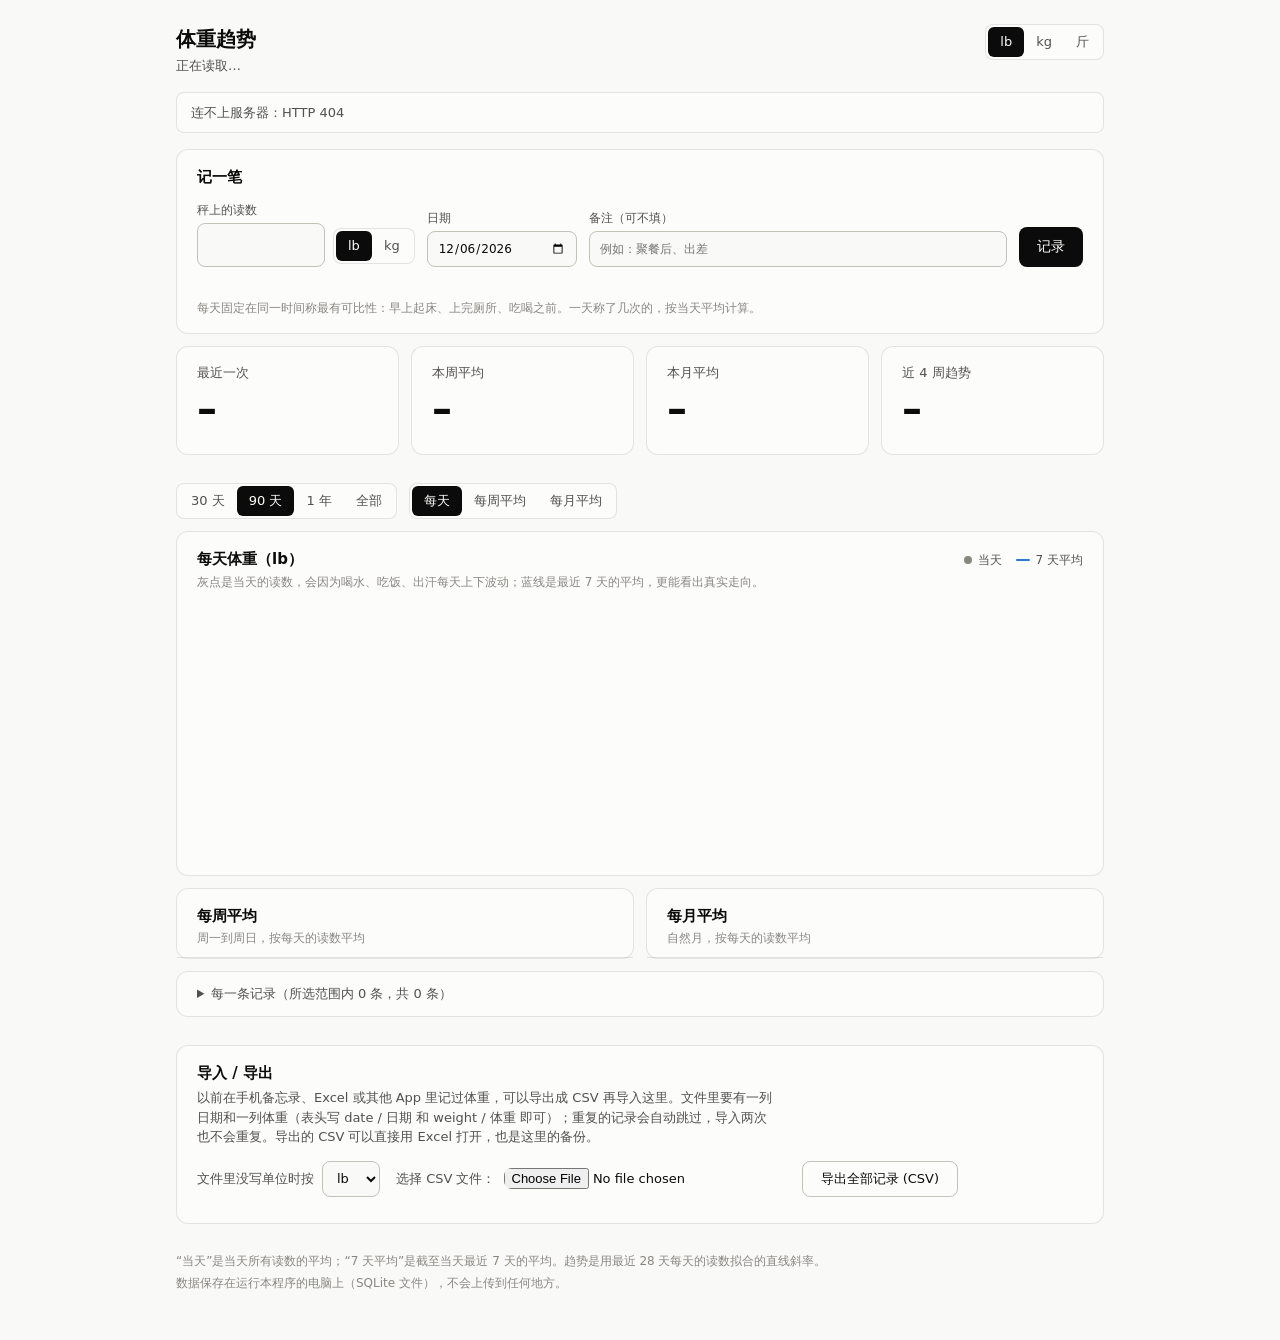
==== weight_tracker/static/index.html @ e9a4cdea "Add weight dashboard for the Greater Goods bathroom scale The scale (B077H86415) has only an LCD and" ====
<!doctype html>
<html lang="zh-CN">
<head>
<meta charset="utf-8">
<meta name="viewport" content="width=device-width, initial-scale=1">
<title>体重趋势</title>
<style>
  :root {
    color-scheme: light;
    --page: #f9f9f7;
    --surface: #fcfcfb;
    --text-primary: #0b0b0b;
    --text-secondary: #52514e;
    --text-muted: #898781;
    --grid: #e1e0d9;
    --axis: #c3c2b7;
    --border: rgba(11, 11, 11, 0.10);
    --hover: rgba(11, 11, 11, 0.05);
    --accent: #2a78d6;
    --trend: #2a78d6;
    --daily: #898781;
    --good: #0ca30c;
    --critical: #d03b3b;
  }
  @media (prefers-color-scheme: dark) {
    :root:not([data-theme="light"]) {
      color-scheme: dark;
      --page: #0d0d0d;
      --surface: #1a1a19;
      --text-primary: #f0efec;
      --text-secondary: #c3c2b7;
      --text-muted: #898781;
      --grid: #2c2c2a;
      --axis: #383835;
      --border: rgba(255, 255, 255, 0.10);
      --hover: rgba(255, 255, 255, 0.06);
      --accent: #3987e5;
      --trend: #3987e5;
      --daily: #898781;
    }
  }
  :root[data-theme="dark"] {
    color-scheme: dark;
    --page: #0d0d0d;
    --surface: #1a1a19;
    --text-primary: #f0efec;
    --text-secondary: #c3c2b7;
    --text-muted: #898781;
    --grid: #2c2c2a;
    --axis: #383835;
    --border: rgba(255, 255, 255, 0.10);
    --hover: rgba(255, 255, 255, 0.06);
    --accent: #3987e5;
    --trend: #3987e5;
    --daily: #898781;
  }

  * { box-sizing: border-box; }
  body {
    margin: 0;
    background: var(--page);
    color: var(--text-primary);
    font: 14px/1.5 system-ui, -apple-system, "Segoe UI", "PingFang SC", "Microsoft YaHei", sans-serif;
  }
  main { max-width: 960px; margin: 0 auto; padding: 24px 16px 48px; }
  h1 { font-size: 20px; font-weight: 600; margin: 0; }
  h2 { font-size: 15px; font-weight: 600; margin: 0; }
  p { margin: 0; }
  .secondary { color: var(--text-secondary); }
  .muted { color: var(--text-muted); }
  .num { font-variant-numeric: tabular-nums; }
  .nowrap { white-space: nowrap; }

  .top { display: flex; flex-wrap: wrap; align-items: flex-start; justify-content: space-between; gap: 12px; }
  .meta { font-size: 13px; color: var(--text-secondary); margin-top: 2px; }

  .segmented { display: inline-flex; border: 1px solid var(--border); border-radius: 8px; padding: 2px; background: var(--surface); }
  .segmented button {
    font: inherit; font-size: 13px; color: var(--text-secondary); background: none;
    border: 0; border-radius: 6px; padding: 4px 12px; cursor: pointer; min-height: 30px;
  }
  .segmented button:hover { background: var(--hover); }
  .segmented button[aria-pressed="true"] { background: var(--text-primary); color: var(--surface); }

  .banner {
    margin-top: 16px; padding: 10px 14px; border-radius: 8px; font-size: 13px;
    border: 1px solid var(--border); background: var(--surface); color: var(--text-secondary);
  }
  .banner[hidden] { display: none; }

  .card { background: var(--surface); border: 1px solid var(--border); border-radius: 12px; padding: 16px 20px; }
  .hint { font-size: 12px; color: var(--text-muted); margin-top: 2px; }

  input, select {
    font: inherit; padding: 6px 10px; border-radius: 8px; min-height: 36px;
    border: 1px solid var(--axis); background: var(--page); color: var(--text-primary);
  }
  button.primary, a.button {
    font: inherit; font-weight: 500; padding: 6px 18px; border-radius: 8px; border: 0; min-height: 36px;
    background: var(--text-primary); color: var(--surface); cursor: pointer;
    display: inline-flex; align-items: center; text-decoration: none;
  }
  a.button.secondary-button { background: none; color: var(--text-primary); border: 1px solid var(--axis); }
  button.link { font: inherit; font-size: 12px; background: none; border: 0; color: var(--text-muted); cursor: pointer; padding: 2px 6px; }
  button.link:hover { color: var(--critical); }

  /* ---------- entry ---------- */
  .entry { margin-top: 16px; }
  form.entry-form { display: flex; flex-wrap: wrap; align-items: flex-end; gap: 12px; margin-top: 12px; }
  form.entry-form label { display: grid; gap: 4px; font-size: 12px; color: var(--text-secondary); }
  .weight-row { display: flex; align-items: flex-end; gap: 8px; }
  .weight-row input { width: 128px; font-size: 22px; font-weight: 600; min-height: 44px; padding: 4px 12px; }
  .weight-row .segmented { margin-bottom: 3px; }
  form.entry-form input[type="date"] { width: 150px; }
  .note-field { flex: 1 1 160px; }
  .note-field input { width: 100%; }
  form.entry-form button.primary { min-height: 40px; }
  .form-status { font-size: 13px; min-height: 20px; margin-top: 10px; color: var(--text-secondary); }

  /* ---------- tiles ---------- */
  .tiles { display: grid; grid-template-columns: repeat(4, minmax(0, 1fr)); gap: 12px; margin-top: 12px; }
  .tile .label { font-size: 13px; color: var(--text-secondary); }
  .tile .value { font-size: clamp(28px, 5vw, 40px); font-weight: 600; line-height: 1.15; margin: 4px 0 6px; }
  .tile .value .unit { font-size: 0.42em; font-weight: 500; color: var(--text-secondary); margin-left: 3px; }
  .tile .sub { font-size: 12px; color: var(--text-secondary); }
  .tile .sub2 { font-size: 12px; color: var(--text-muted); }

  /* ---------- chart ---------- */
  .filters { display: flex; align-items: center; gap: 12px; margin: 28px 0 12px; flex-wrap: wrap; }
  .chart-card header { display: flex; flex-wrap: wrap; justify-content: space-between; align-items: baseline; gap: 4px 16px; }
  .legend { display: flex; gap: 14px; font-size: 12px; color: var(--text-secondary); }
  .legend[hidden] { display: none; }
  .legend span { display: inline-flex; align-items: center; gap: 6px; }
  .legend .dot { width: 8px; height: 8px; border-radius: 50%; background: var(--daily); }
  .legend .line { width: 14px; height: 2px; border-radius: 1px; background: var(--trend); }
  .chart { position: relative; height: 260px; margin-top: 8px; }
  .chart svg { display: block; overflow: visible; }
  .chart svg:focus { outline: none; }
  .chart svg:focus-visible { outline: 2px solid var(--accent); outline-offset: 4px; border-radius: 4px; }
  .chart .empty { position: absolute; inset: 0; display: grid; place-items: center; color: var(--text-muted); font-size: 13px; text-align: center; }
  .tooltip {
    position: absolute; top: 4px; pointer-events: none; z-index: 2;
    background: var(--surface); border: 1px solid var(--border); border-radius: 8px;
    box-shadow: 0 4px 16px rgba(0, 0, 0, 0.08); padding: 8px 10px; font-size: 12px; white-space: nowrap;
  }
  .tooltip .when { color: var(--text-muted); margin-bottom: 4px; }
  .tooltip .row { display: flex; align-items: center; gap: 8px; }
  .tooltip .key { width: 12px; height: 2px; border-radius: 1px; flex: none; }
  .tooltip .key.dot { width: 8px; height: 8px; border-radius: 50%; margin: 0 2px; }
  .tooltip strong { font-weight: 600; font-variant-numeric: tabular-nums; }
  .tooltip .extra { color: var(--text-muted); margin-top: 2px; }

  /* ---------- tables ---------- */
  .tables { display: grid; grid-template-columns: repeat(2, minmax(0, 1fr)); gap: 12px; margin-top: 12px; }
  .table-card { padding: 16px 0 0; display: flex; flex-direction: column; }
  .table-card > h2, .table-card > .hint { padding: 0 20px; }
  .table-wrap { max-height: 360px; overflow: auto; margin-top: 10px; border-top: 1px solid var(--border); }
  table { width: 100%; border-collapse: collapse; font-size: 13px; font-variant-numeric: tabular-nums; }
  th, td { text-align: left; padding: 6px 14px 6px 0; border-bottom: 1px solid var(--grid); white-space: nowrap; }
  th:first-child, td:first-child { padding-left: 20px; }
  th:last-child, td:last-child { padding-right: 20px; }
  th { font-weight: 500; color: var(--text-secondary); position: sticky; top: 0; background: var(--surface); }
  td.r, th.r { text-align: right; }
  td.note { white-space: normal; color: var(--text-secondary); min-width: 6em; }
  .table-empty { padding: 14px 20px; color: var(--text-muted); font-size: 13px; }

  details.card { margin-top: 12px; padding: 0; }
  details summary { cursor: pointer; padding: 12px 20px; font-size: 13px; color: var(--text-secondary); }
  details .table-wrap { margin-top: 0; }

  /* ---------- import / export ---------- */
  .io { margin-top: 28px; }
  .io .intro { font-size: 13px; color: var(--text-secondary); margin-top: 4px; max-width: 70ch; }
  .io-row { display: flex; flex-wrap: wrap; align-items: center; gap: 10px 16px; margin-top: 14px; font-size: 13px; color: var(--text-secondary); }
  .io-row label { display: inline-flex; flex-wrap: wrap; align-items: center; gap: 8px; max-width: 100%; }
  .io-row input[type="file"] { min-width: 0; max-width: 100%; border: 0; padding: 0; min-height: 0; background: none; }
  .io-status { font-size: 13px; margin-top: 10px; color: var(--text-secondary); }
  .io-status ul { margin: 6px 0 0; padding-left: 20px; color: var(--text-muted); }

  footer { margin-top: 28px; font-size: 12px; color: var(--text-muted); display: grid; gap: 4px; }

  @media (max-width: 760px) {
    .tiles { grid-template-columns: repeat(2, minmax(0, 1fr)); }
    .tables { grid-template-columns: minmax(0, 1fr); }
  }
  @media (max-width: 520px) {
    .card { padding: 14px 16px; }
    .table-card { padding: 14px 0 0; }
    .table-card > h2, .table-card > .hint { padding: 0 16px; }
    th, td { padding-right: 8px; }
    th:first-child, td:first-child { padding-left: 16px; }
    th:last-child, td:last-child { padding-right: 16px; }
    details summary { padding: 12px 16px; }
    form.entry-form button.primary { flex: 1 0 100%; justify-content: center; }
  }
</style>
</head>
<body>
<main>
  <div class="top">
    <div>
      <h1>体重趋势</h1>
      <div class="meta" id="meta">正在读取…</div>
    </div>
    <div class="segmented" role="group" aria-label="显示单位">
      <button type="button" data-unit="lb">lb</button>
      <button type="button" data-unit="kg">kg</button>
      <button type="button" data-unit="jin">斤</button>
    </div>
  </div>

  <div class="banner" id="banner" role="status" hidden></div>

  <section class="card entry" aria-labelledby="entry-title">
    <h2 id="entry-title">记一笔</h2>
    <form class="entry-form" id="entry-form" autocomplete="off">
      <div class="weight-row">
        <label><span>秤上的读数</span>
          <input name="weight" type="number" step="0.1" min="1" inputmode="decimal" required aria-describedby="entry-hint">
        </label>
        <div class="segmented" role="group" aria-label="秤上显示的单位">
          <button type="button" data-entry-unit="lb">lb</button>
          <button type="button" data-entry-unit="kg">kg</button>
        </div>
      </div>
      <label><span>日期</span><input name="date" type="date" required></label>
      <label class="note-field"><span>备注（可不填）</span><input name="note" type="text" maxlength="200" placeholder="例如：聚餐后、出差"></label>
      <button class="primary" type="submit">记录</button>
    </form>
    <div class="form-status" id="form-status" aria-live="polite"></div>
    <div class="hint" id="entry-hint">每天固定在同一时间称最有可比性：早上起床、上完厕所、吃喝之前。一天称了几次的，按当天平均计算。</div>
  </section>

  <section class="tiles" aria-label="概况">
    <div class="card tile" id="tile-latest">
      <div class="label">最近一次</div>
      <div class="value"><span class="v">–</span><span class="unit"></span></div>
      <div class="sub"></div><div class="sub2"></div>
    </div>
    <div class="card tile" id="tile-week">
      <div class="label">本周平均</div>
      <div class="value"><span class="v">–</span><span class="unit"></span></div>
      <div class="sub"></div><div class="sub2"></div>
    </div>
    <div class="card tile" id="tile-month">
      <div class="label">本月平均</div>
      <div class="value"><span class="v">–</span><span class="unit"></span></div>
      <div class="sub"></div><div class="sub2"></div>
    </div>
    <div class="card tile" id="tile-trend">
      <div class="label">近 4 周趋势</div>
      <div class="value"><span class="v">–</span><span class="unit"></span></div>
      <div class="sub"></div><div class="sub2"></div>
    </div>
  </section>

  <div class="filters">
    <div class="segmented" role="group" aria-label="时间范围">
      <button type="button" data-range="30">30 天</button>
      <button type="button" data-range="90">90 天</button>
      <button type="button" data-range="365">1 年</button>
      <button type="button" data-range="all">全部</button>
    </div>
    <div class="segmented" role="group" aria-label="图表按天、周或月显示">
      <button type="button" data-grain="day">每天</button>
      <button type="button" data-grain="week">每周平均</button>
      <button type="button" data-grain="month">每月平均</button>
    </div>
  </div>

  <section class="card chart-card">
    <header>
      <h2 id="chart-title">体重</h2>
      <div class="legend" id="legend">
        <span><span class="dot"></span>当天</span>
        <span><span class="line"></span>7 天平均</span>
      </div>
    </header>
    <div class="hint" id="chart-hint"></div>
    <div class="chart" id="chart"></div>
  </section>

  <div class="tables">
    <section class="card table-card" aria-labelledby="weeks-title">
      <h2 id="weeks-title">每周平均</h2>
      <div class="hint">周一到周日，按每天的读数平均</div>
      <div class="table-wrap" id="weeks"></div>
    </section>
    <section class="card table-card" aria-labelledby="months-title">
      <h2 id="months-title">每月平均</h2>
      <div class="hint">自然月，按每天的读数平均</div>
      <div class="table-wrap" id="months"></div>
    </section>
  </div>

  <details class="card" id="entries-card">
    <summary id="entries-summary">全部记录</summary>
    <div class="table-wrap" id="entries"></div>
  </details>

  <section class="card io" aria-labelledby="io-title">
    <h2 id="io-title">导入 / 导出</h2>
    <p class="intro">以前在手机备忘录、Excel 或其他 App 里记过体重，可以导出成 CSV 再导入这里。文件里要有一列日期和一列体重（表头写 date / 日期 和 weight / 体重 即可）；重复的记录会自动跳过，导入两次也不会重复。导出的 CSV 可以直接用 Excel 打开，也是这里的备份。</p>
    <div class="io-row">
      <label>文件里没写单位时按
        <select id="import-unit" aria-label="文件里没写单位时使用的单位">
          <option value="lb">lb</option>
          <option value="kg">kg</option>
        </select>
      </label>
      <label><span class="nowrap">选择 CSV 文件：</span><input type="file" id="import-file" accept=".csv,.txt,text/csv"></label>
      <a class="button secondary-button" href="/api/export.csv" download>导出全部记录 (CSV)</a>
    </div>
    <div class="io-status" id="io-status" aria-live="polite"></div>
  </section>

  <footer>
    <div>“当天”是当天所有读数的平均；“7 天平均”是截至当天最近 7 天的平均。趋势是用最近 28 天每天的读数拟合的直线斜率。</div>
    <div>数据保存在运行本程序的电脑上（SQLite 文件），不会上传到任何地方。</div>
  </footer>
</main>

<script>
"use strict";

const $ = (id) => document.getElementById(id);
const SVG_NS = "http://www.w3.org/2000/svg";
const KG_PER_LB = 0.45359237;
const DAY_MS = 86400e3;

function loadPref(key, fallback, allowed) {
  try {
    const v = localStorage.getItem(key);
    return allowed.includes(v) ? v : fallback;
  } catch { return fallback; }
}
function savePref(key, value) {
  try { localStorage.setItem(key, value); } catch { /* private mode */ }
}

const state = {
  unit: loadPref("unit", null, ["lb", "kg", "jin"]),           // null until we know what the scale shows
  entryUnit: loadPref("entryUnit", null, ["lb", "kg"]),
  range: loadPref("range", "90", ["30", "90", "365", "all"]),
  grain: loadPref("grain", "day", ["day", "week", "month"]),
  config: null,
  summary: null,
  entries: null,
  error: null,
  hover: null,
};

// ---------- units & formatting ----------

const UNIT_LABEL = { lb: "lb", kg: "kg", jin: "斤" };
const unit = () => state.unit || state.entryUnit || "lb";
const unitLabel = () => UNIT_LABEL[unit()];
const toUnit = (kg) => (unit() === "lb" ? kg / KG_PER_LB : unit() === "jin" ? kg * 2 : kg);
const toKg = (v, u) => (u === "lb" ? v * KG_PER_LB : v);
const fmtW = (kg) => toUnit(kg).toFixed(1);
function fmtSigned(kg, digits = 1) {
  const v = Number(toUnit(kg).toFixed(digits));
  if (v === 0) return (0).toFixed(digits);
  return (v > 0 ? "+" : "−") + Math.abs(v).toFixed(digits);
}

const pad = (n) => String(n).padStart(2, "0");
const isoDate = (d) => `${d.getFullYear()}-${pad(d.getMonth() + 1)}-${pad(d.getDate())}`;
function parseDate(iso) {
  const [y, m, d] = iso.split("-").map(Number);
  return new Date(y, m - 1, d);
}
const addDays = (d, n) => new Date(d.getFullYear(), d.getMonth(), d.getDate() + n);
const todayDate = () => { const d = new Date(); return new Date(d.getFullYear(), d.getMonth(), d.getDate()); };
const weekStartOf = (d) => addDays(d, -((d.getDay() + 6) % 7));

const WEEKDAYS = "日一二三四五六";
const md = (d) => `${d.getMonth() + 1}月${d.getDate()}日`;
const mdShort = (d) => `${d.getMonth() + 1}/${d.getDate()}`;
function dayLabel(iso) {
  const d = parseDate(iso);
  const diff = Math.round((todayDate() - d) / DAY_MS);
  if (diff === 0) return "今天";
  if (diff === 1) return "昨天";
  return d.getFullYear() === todayDate().getFullYear() ? md(d) : `${d.getFullYear()}年${md(d)}`;
}
const weekLabel = (p) => `${mdShort(parseDate(p.start))} – ${mdShort(parseDate(p.end))}`;
const monthLabel = (p) => { const d = parseDate(p.start); return `${d.getFullYear()}年${d.getMonth() + 1}月`; };

function el(tag, attrs = {}, ...children) {
  const node = document.createElement(tag);
  for (const [k, v] of Object.entries(attrs)) {
    if (k === "class") node.className = v;
    else if (k === "style") Object.assign(node.style, v);
    else node.setAttribute(k, v);
  }
  node.append(...children);
  return node;
}
function svgEl(tag, attrs = {}) {
  const node = document.createElementNS(SVG_NS, tag);
  for (const [k, v] of Object.entries(attrs)) node.setAttribute(k, v);
  return node;
}

// ---------- range ----------

function rangeStart() {
  const days = state.summary ? state.summary.days : [];
  if (state.range === "all") return days.length ? parseDate(days[0].date) : addDays(todayDate(), -29);
  return addDays(todayDate(), -(Number(state.range) - 1));
}
const inRange = (p) => parseDate(p.end || p.date) >= rangeStart();

// ---------- header, banner, entry status ----------

function renderHeader() {
  const s = state.summary;
  const messages = [];
  if (state.config && state.config.demo) messages.push("演示模式：下面是模拟数据，新记的数据也不会保存。正式使用时去掉 --demo。");
  if (state.error) messages.push(`连不上服务器：${state.error}`);
  $("banner").hidden = messages.length === 0;
  $("banner").textContent = messages.join(" ");

  if (!s) return;
  const n = state.entries ? state.entries.length : 0;
  $("meta").textContent = s.days.length
    ? `${s.days.length} 天有记录 · 共 ${n} 次称重 · 从 ${dayLabel(s.days[0].date)}开始`
    : "还没有记录，先在下面记第一笔吧";

  const status = $("form-status");
  if (!status.dataset.sticky) {
    const latest = s.latest;
    status.textContent = latest && latest.date === isoDate(todayDate())
      ? `今天已经记过：${latest.weight} ${latest.unit}${latest.time ? `（${latest.time}）` : ""}。`
      : "今天还没有记录。";
  }
}

function setUnitButtons() {
  document.querySelectorAll("[data-unit]").forEach((b) => b.setAttribute("aria-pressed", String(b.dataset.unit === unit())));
  document.querySelectorAll("[data-entry-unit]").forEach((b) => b.setAttribute("aria-pressed", String(b.dataset.entryUnit === (state.entryUnit || "lb"))));
  document.querySelectorAll("[data-range]").forEach((b) => b.setAttribute("aria-pressed", String(b.dataset.range === state.range)));
  document.querySelectorAll("[data-grain]").forEach((b) => b.setAttribute("aria-pressed", String(b.dataset.grain === state.grain)));
}

// ---------- tiles ----------

function setTile(id, value, unitText, sub, sub2) {
  const tile = $(id);
  tile.querySelector(".v").textContent = value;
  tile.querySelector(".unit").textContent = value === "–" ? "" : unitText;
  tile.querySelector(".sub").textContent = sub || "";
  tile.querySelector(".sub2").textContent = sub2 || "";
}

function changeText(change, vs) {
  return change == null ? `${vs}没有记录，无法比较` : `比${vs} ${fmtSigned(change)} ${unitLabel()}`;
}

function renderTiles() {
  const s = state.summary;
  if (!s) return;
  const u = unitLabel();
  const today = todayDate();

  const l = s.latest;
  setTile("tile-latest", l ? fmtW(l.kg) : "–", u,
    l ? `${dayLabel(l.date)}${l.time ? ` ${l.time}` : ""}` : "还没有记录",
    l && l.unit !== unit() ? `秤上显示 ${l.weight} ${l.unit}` : "");

  const week = s.weeks.find((p) => p.start === isoDate(weekStartOf(today)));
  setTile("tile-week", week ? fmtW(week.avg) : "–", u,
    week ? changeText(week.change, "上周") : "本周还没有记录",
    week ? `本周 ${week.days} 天有记录` : "");

  const month = s.months.find((p) => p.start === isoDate(new Date(today.getFullYear(), today.getMonth(), 1)));
  setTile("tile-month", month ? fmtW(month.avg) : "–", u,
    month ? changeText(month.change, "上月") : "本月还没有记录",
    month ? `本月 ${month.days} 天有记录` : "");

  const t = s.trend;
  if (t) {
    const flat = Math.abs(t.kg_per_week) < 0.1;  // under 0.1 kg (0.2 lb) a week is within the noise
    const direction = flat ? "→ 基本持平" : t.kg_per_week < 0 ? "↓ 在下降" : "↑ 在上升";
    const asOf = t.end === isoDate(today) ? "" : `，截至${dayLabel(t.end)}`;
    setTile("tile-trend", fmtSigned(t.kg_per_week, 2), `${u}/周`, direction,
      `约每月 ${fmtSigned(t.kg_per_week * 30 / 7)} ${u} · 依据 ${t.days} 天记录${asOf}`);
  } else {
    setTile("tile-trend", "–", "", "记录还不够", "最近 4 周里记满 4 天、跨度超过一周后显示");
  }
}

// ---------- chart ----------

function niceStep(span, target) {
  const raw = span / target;
  const mag = 10 ** Math.floor(Math.log10(raw));
  const n = raw / mag;
  return (n <= 1 ? 1 : n <= 2 ? 2 : n <= 5 ? 5 : 10) * mag;
}

function yScale(values) {
  let lo = Math.min(...values);
  let hi = Math.max(...values);
  const step = niceStep(Math.max(hi - lo, 1), 4);
  lo = Math.floor(lo / step) * step;
  hi = Math.ceil(hi / step) * step;
  if (hi === lo) { lo -= step; hi += step; }
  const ticks = [];
  for (let v = lo; v <= hi + step / 2; v += step) ticks.push(Number(v.toFixed(6)));
  return { lo, hi, ticks, step };
}

function timeTicks(t0, t1, maxTicks) {
  const spanDays = (t1 - t0) / DAY_MS;
  const ticks = [];
  const dayStep = [1, 2, 7, 14].find((n) => spanDays / n <= maxTicks);
  if (dayStep) {
    // Weekly steps land on Mondays, so the ticks line up with the weekly averages.
    let d = dayStep >= 7 ? weekStartOf(new Date(t0)) : new Date(t0);
    for (; d.getTime() <= t1; d = addDays(d, dayStep)) {
      if (d.getTime() >= t0) ticks.push({ t: d.getTime(), label: mdShort(d) });
    }
    return ticks;
  }
  const monthStep = [1, 2, 3, 6, 12].find((n) => spanDays / 30.4 / n <= maxTicks) || 12;
  const start = new Date(t0);
  for (let d = new Date(start.getFullYear(), start.getMonth(), 1); d.getTime() <= t1; d = new Date(d.getFullYear(), d.getMonth() + monthStep, 1)) {
    if (d.getTime() >= t0) ticks.push({ t: d.getTime(), label: d.getMonth() === 0 ? `${d.getFullYear()}年` : `${d.getMonth() + 1}月` });
  }
  return ticks;
}

// One array of points for the chosen grain, each { t, start, end?, ...source }.
function chartSeries() {
  const s = state.summary;
  if (state.grain === "day") {
    return s.days.filter(inRange).map((d) => {
      const start = parseDate(d.date).getTime();
      return { ...d, start, end: start + DAY_MS, t: start + DAY_MS / 2, value: d.avg7 };
    });
  }
  const list = state.grain === "week" ? s.weeks : s.months;
  return list.filter(inRange).map((p) => {
    const start = parseDate(p.start).getTime();
    const end = addDays(parseDate(p.end), 1).getTime();
    return { ...p, start, end, t: (start + end) / 2, value: p.avg };
  });
}

function connected(a, b) {
  // Don't draw a line across a stretch with no weigh-ins, as if there had been data there.
  if (state.grain === "day") return b.start - a.start <= 7 * DAY_MS;
  return Math.abs(b.start - a.end) < 2 * 3600e3;  // the next period starts where this one ends (DST-safe)
}

const chart = { geom: null };

function renderChart() {
  const host = $("chart");
  host.replaceChildren();
  chart.geom = null;
  state.hover = null;
  const s = state.summary;
  const grain = state.grain;
  $("legend").hidden = grain !== "day";
  $("chart-title").textContent = { day: "每天体重", week: "每周平均体重", month: "每月平均体重" }[grain] + `（${unitLabel()}）`;
  $("chart-hint").textContent = {
    day: "灰点是当天的读数，会因为喝水、吃饭、出汗每天上下波动；蓝线是最近 7 天的平均，更能看出真实走向。",
    week: "每个点是一周（周一到周日）每天读数的平均。",
    month: "每个点是一个自然月每天读数的平均。",
  }[grain];
  if (!s) return;

  const points = chartSeries();
  if (!points.length) {
    host.append(el("div", { class: "empty" }, s.days.length ? "这段时间没有记录，换个时间范围看看" : "记几天之后，这里会画出体重曲线"));
    return;
  }

  const W = host.clientWidth;
  const H = host.clientHeight;
  const m = { top: 12, right: 52, bottom: 26, left: 44 };
  const pw = W - m.left - m.right;
  const ph = H - m.top - m.bottom;
  if (pw <= 0 || ph <= 0) return;

  const t0 = Math.min(rangeStart().getTime(), points[0].start);
  const t1 = Math.max(addDays(todayDate(), 1).getTime(), points.at(-1).end);
  const x = (t) => m.left + ((t - t0) / (t1 - t0)) * pw;
  const lineValues = points.map((p) => toUnit(p.value));
  const dotValues = grain === "day" ? points.map((p) => toUnit(p.kg)) : lineValues;
  const ys = yScale([...lineValues, ...dotValues]);
  const y = (v) => m.top + (1 - (v - ys.lo) / (ys.hi - ys.lo)) * ph;

  const svg = svgEl("svg", {
    width: W, height: H, viewBox: `0 0 ${W} ${H}`, tabindex: "0", role: "img", style: "touch-action: pan-y",
    "aria-label": `${$("chart-title").textContent}曲线，可用左右方向键逐个查看；完整数据见下方表格`,
  });

  const decimals = ys.step < 1 ? 1 : 0;
  for (const v of ys.ticks) {
    svg.append(svgEl("line", { x1: m.left, x2: m.left + pw, y1: y(v), y2: y(v), stroke: "var(--grid)", "stroke-width": 1 }));
    const label = svgEl("text", {
      x: m.left - 8, y: y(v) + 4, "text-anchor": "end", fill: "var(--text-muted)", "font-size": 11,
      style: "font-variant-numeric: tabular-nums",
    });
    label.textContent = v.toFixed(decimals);
    svg.append(label);
  }
  svg.append(svgEl("line", { x1: m.left, x2: m.left + pw, y1: m.top + ph, y2: m.top + ph, stroke: "var(--axis)", "stroke-width": 1 }));
  for (const tick of timeTicks(t0, t1, Math.max(3, Math.floor(pw / 64)))) {
    const label = svgEl("text", {
      x: x(tick.t), y: H - 6, "text-anchor": "middle", fill: "var(--text-muted)", "font-size": 11,
      style: "font-variant-numeric: tabular-nums",
    });
    label.textContent = tick.label;
    svg.append(label);
  }

  // Daily readings: small grey dots behind the average line.
  if (grain === "day") {
    const r = (t1 - t0) / DAY_MS > 120 ? 2.5 : 4;
    for (let i = 0; i < points.length; i++) {
      svg.append(svgEl("circle", {
        cx: x(points[i].t), cy: y(dotValues[i]), r, fill: "var(--daily)", stroke: "var(--surface)", "stroke-width": r > 3 ? 2 : 1,
      }));
    }
  }

  let d = "";
  points.forEach((p, i) => {
    d += `${i === 0 || !connected(points[i - 1], p) ? "M" : "L"}${x(p.t).toFixed(1)},${y(lineValues[i]).toFixed(1)}`;
  });
  svg.append(svgEl("path", {
    d, fill: "none", stroke: "var(--trend)", "stroke-width": 2, "stroke-linejoin": "round", "stroke-linecap": "round",
  }));
  if (grain !== "day") {
    points.forEach((p, i) => svg.append(svgEl("circle", {
      cx: x(p.t), cy: y(lineValues[i]), r: 4, fill: "var(--trend)", stroke: "var(--surface)", "stroke-width": 2,
    })));
  }

  // Label only the latest value, at the end of the line.
  const last = points.length - 1;
  const lx = x(points[last].t), ly = y(lineValues[last]);
  svg.append(svgEl("circle", { cx: lx, cy: ly, r: 4, fill: "var(--trend)", stroke: "var(--surface)", "stroke-width": 2 }));
  const endLabel = svgEl("text", {
    x: lx + 8, y: ly + 4, fill: "var(--text-secondary)", "font-size": 12, "font-weight": 600,
    style: "font-variant-numeric: tabular-nums",
  });
  endLabel.textContent = lineValues[last].toFixed(1);
  svg.append(endLabel);

  const cross = svgEl("g", { "pointer-events": "none" });
  svg.append(cross);

  const hit = svgEl("rect", { x: m.left, y: 0, width: pw, height: m.top + ph, fill: "transparent" });
  const track = (e) => {
    const box = svg.getBoundingClientRect();
    const t = t0 + ((e.clientX - box.left - m.left) / pw) * (t1 - t0);
    let best = 0;
    points.forEach((p, i) => { if (Math.abs(p.t - t) < Math.abs(points[best].t - t)) best = i; });
    setHover(best);
  };
  hit.addEventListener("pointermove", track);
  hit.addEventListener("pointerdown", track);
  hit.addEventListener("pointerleave", () => setHover(null));
  svg.append(hit);

  svg.addEventListener("focus", () => setHover(state.hover ?? last));
  svg.addEventListener("blur", () => setHover(null));
  svg.addEventListener("keydown", (e) => {
    const step = { ArrowLeft: -1, ArrowRight: 1, Home: -Infinity, End: Infinity }[e.key];
    if (step === undefined) return;
    e.preventDefault();
    setHover(Math.min(last, Math.max(0, (state.hover ?? last) + step)));
  });

  host.append(svg);
  chart.geom = { x, y, m, ph, W, cross, host, points, lineValues, dotValues };
}

function setHover(index) {
  state.hover = index;
  const g = chart.geom;
  if (!g) return;
  g.cross.replaceChildren();
  g.host.querySelector(".tooltip")?.remove();
  if (index == null) return;

  const p = g.points[index];
  const cx = g.x(p.t);
  const u = unitLabel();
  g.cross.append(svgEl("line", { x1: cx, x2: cx, y1: g.m.top, y2: g.m.top + g.ph, stroke: "var(--text-muted)", "stroke-width": 1 }));
  if (state.grain === "day") {
    g.cross.append(svgEl("circle", { cx, cy: g.y(g.dotValues[index]), r: 5, fill: "var(--daily)", stroke: "var(--surface)", "stroke-width": 2 }));
  }
  g.cross.append(svgEl("circle", { cx, cy: g.y(g.lineValues[index]), r: 5, fill: "var(--trend)", stroke: "var(--surface)", "stroke-width": 2 }));

  const row = (keyClass, color, value, name) =>
    el("div", { class: "row" }, el("span", { class: keyClass, style: { background: color } }), el("strong", {}, `${value} ${u}`), el("span", { class: "muted" }, name));
  let tip;
  if (state.grain === "day") {
    const date = parseDate(p.date);
    tip = el("div", { class: "tooltip" },
      el("div", { class: "when" }, `${dayLabel(p.date)} 周${WEEKDAYS[date.getDay()]}`),
      row("key dot", "var(--daily)", fmtW(p.kg), p.n > 1 ? `当天（${p.n} 次平均）` : "当天"),
      row("key", "var(--trend)", fmtW(p.avg7), "7 天平均"));
  } else {
    tip = el("div", { class: "tooltip" },
      el("div", { class: "when" }, state.grain === "week" ? weekLabel(p) : monthLabel(p)),
      row("key", "var(--trend)", fmtW(p.avg), state.grain === "week" ? "周平均" : "月平均"),
      el("div", { class: "extra" }, `${p.days} 天有记录 · 最低 ${fmtW(p.min)} · 最高 ${fmtW(p.max)}`));
  }
  g.host.append(tip);
  const left = cx + 12 + tip.offsetWidth > g.W ? cx - 12 - tip.offsetWidth : cx + 12;
  tip.style.left = `${Math.max(0, left)}px`;
}

// ---------- tables ----------

function periodTable(hostId, list, label, vs) {
  const rows = list.filter(inRange).reverse();
  const host = $(hostId);
  if (!rows.length) {
    host.replaceChildren(el("div", { class: "table-empty" }, "所选时间范围内没有记录"));
    return;
  }
  const u = unitLabel();
  host.replaceChildren(el("table", {},
    el("thead", {}, el("tr", {},
      el("th", {}, vs === "上周" ? "周" : "月份"), el("th", { class: "r" }, "天数"), el("th", { class: "r" }, `平均 (${u})`),
      el("th", { class: "r" }, "最低–最高"), el("th", { class: "r" }, `比${vs}`))),
    el("tbody", {}, ...rows.map((p) => el("tr", {},
      el("td", {}, label(p)),
      el("td", { class: "r" }, String(p.days)),
      el("td", { class: "r" }, el("strong", {}, fmtW(p.avg))),
      el("td", { class: "r secondary" }, `${fmtW(p.min)}–${fmtW(p.max)}`),
      el("td", { class: "r secondary" }, p.change == null ? "–" : fmtSigned(p.change)))))));
}

function renderTables() {
  const s = state.summary;
  if (!s) return;
  periodTable("weeks", s.weeks, weekLabel, "上周");
  periodTable("months", s.months, monthLabel, "上月");
}

function renderEntries() {
  const all = state.entries || [];
  const rows = all.filter(inRange);
  $("entries-summary").textContent = `每一条记录（所选范围内 ${rows.length} 条，共 ${all.length} 条）`;
  if (!rows.length) {
    $("entries").replaceChildren(el("div", { class: "table-empty" }, "所选时间范围内没有记录"));
    return;
  }
  $("entries").replaceChildren(el("table", {},
    el("thead", {}, el("tr", {}, el("th", {}, "日期"), el("th", {}, "时间"), el("th", { class: "r" }, "秤上读数"),
      el("th", { class: "r" }, unitLabel()), el("th", {}, "备注"), el("th", {}, ""))),
    el("tbody", {}, ...rows.map((e) => {
      const del = el("button", { class: "link", type: "button", title: "删除", "aria-label": `删除 ${e.date} 的记录` }, "✕");
      del.addEventListener("click", () => deleteEntry(e));
      return el("tr", {},
        el("td", {}, `${e.date} 周${WEEKDAYS[parseDate(e.date).getDay()]}`),
        el("td", { class: "secondary" }, e.time || "–"),
        el("td", { class: "r" }, `${e.weight} ${e.unit}`),
        el("td", { class: "r secondary" }, fmtW(e.kg)),
        el("td", { class: "note" }, e.note),
        el("td", {}, del));
    }))));
}

// ---------- entry form ----------

function resetDateInput() {
  const input = $("entry-form").date;
  const today = isoDate(todayDate());
  input.max = today;
  if (!input.value || input.dataset.auto === "1") { input.value = today; input.dataset.auto = "1"; }
}

async function submitEntry(e) {
  e.preventDefault();
  const form = e.target;
  const status = $("form-status");
  const weight = Number(form.weight.value);
  const entryUnit = state.entryUnit || "lb";
  const date = form.date.value;
  const kg = toKg(weight, entryUnit);

  // 5% off the 7-day average around that date is far beyond a day's water swing:
  // probably a typo or the wrong unit.
  const distance = (d) => Math.abs(parseDate(d.date) - parseDate(date));
  const near = (state.summary ? state.summary.days : []).reduce((best, d) => (!best || distance(d) < distance(best) ? d : best), null);
  if (near && Math.abs(kg - near.avg7) / near.avg7 > 0.05) {
    const asEntered = (k) => `${(entryUnit === "lb" ? k / KG_PER_LB : k).toFixed(1)} ${entryUnit}`;
    if (!confirm(`${weight} ${entryUnit} 和${dayLabel(near.date)}的 7 天平均（${asEntered(near.avg7)}）相差比较大。确定没有输错、单位也没选错吗？`)) return;
  }

  const now = new Date();
  const body = {
    date, weight, unit: entryUnit, note: form.note.value.trim(),
    time: date === isoDate(todayDate()) ? `${pad(now.getHours())}:${pad(now.getMinutes())}` : null,
  };
  try {
    await api("/api/entries", { method: "POST", headers: { "Content-Type": "application/json" }, body: JSON.stringify(body) });
    status.textContent = `✓ 已记录：${weight} ${entryUnit}（${dayLabel(date)}）`;
    status.dataset.sticky = "1";
    form.weight.value = "";
    form.note.value = "";
    form.date.dataset.auto = "1";
    resetDateInput();
    await refresh();
  } catch (err) {
    status.textContent = err.message;
    status.dataset.sticky = "1";
  }
}

async function deleteEntry(e) {
  if (!confirm(`删除 ${e.date} 的记录 ${e.weight} ${e.unit}？`)) return;
  try {
    await api(`/api/entries/${e.id}`, { method: "DELETE" });
    await refresh();
  } catch (err) {
    $("form-status").textContent = err.message;
  }
}

// ---------- import ----------

async function importFile(e) {
  const file = e.target.files[0];
  if (!file) return;
  const status = $("io-status");
  status.textContent = `正在导入 ${file.name}…`;
  try {
    const r = await api(`/api/import?unit=${$("import-unit").value}`, { method: "POST", headers: { "Content-Type": "text/csv" }, body: file });
    const parts = [`新增 ${r.added} 条`];
    if (r.duplicates) parts.push(`跳过已有的 ${r.duplicates} 条`);
    if (r.error_count) parts.push(`${r.error_count} 行没能导入`);
    status.replaceChildren(`导入完成：${parts.join("，")}。`);
    if (r.errors.length) {
      status.append(el("ul", {}, ...r.errors.map((msg) => el("li", {}, msg))));
      if (r.error_count > r.errors.length) status.append(el("div", { class: "muted" }, `……只列出前 ${r.errors.length} 个问题`));
    }
    await refresh();
  } catch (err) {
    status.textContent = `导入失败：${err.message}`;
  }
  e.target.value = "";
}

// ---------- data loading ----------

async function api(path, options) {
  const res = await fetch(path, options);
  const body = await res.json().catch(() => ({}));
  if (!res.ok) throw new Error(body.error || `HTTP ${res.status}`);
  return body;
}

async function refresh() {
  try {
    const [summary, entries] = await Promise.all([api("/api/summary"), api("/api/entries")]);
    state.summary = summary;
    state.entries = entries.entries;
    state.error = null;
    // Until the viewer picks, show and enter weights in the unit their scale is set to.
    if (!state.entryUnit && summary.latest) state.entryUnit = summary.latest.unit;
  } catch (err) {
    state.error = err.message;
  }
  renderAll();
}

function renderAll() {
  setUnitButtons();
  resetDateInput();
  renderHeader();
  renderTiles();
  renderChart();
  renderTables();
  renderEntries();
}

document.querySelectorAll("[data-unit]").forEach((b) => b.addEventListener("click", () => {
  state.unit = b.dataset.unit;
  savePref("unit", state.unit);
  renderAll();
}));
document.querySelectorAll("[data-entry-unit]").forEach((b) => b.addEventListener("click", () => {
  state.entryUnit = b.dataset.entryUnit;
  savePref("entryUnit", state.entryUnit);
  setUnitButtons();
  if (!state.unit) renderAll();
}));
document.querySelectorAll("[data-range]").forEach((b) => b.addEventListener("click", () => {
  state.range = b.dataset.range;
  savePref("range", state.range);
  renderAll();
}));
document.querySelectorAll("[data-grain]").forEach((b) => b.addEventListener("click", () => {
  state.grain = b.dataset.grain;
  savePref("grain", state.grain);
  setUnitButtons();
  renderChart();
}));
$("entry-form").addEventListener("submit", submitEntry);
$("entry-form").date.addEventListener("input", (e) => { e.target.dataset.auto = e.target.value === isoDate(todayDate()) ? "1" : "0"; });
$("entry-form").weight.addEventListener("input", () => { delete $("form-status").dataset.sticky; });
$("import-file").addEventListener("change", importFile);
// Coming back to the tab (e.g. after logging on the phone) picks up new entries and a new day.
document.addEventListener("visibilitychange", () => { if (!document.hidden) refresh(); });

let resizeFrame = 0;
new ResizeObserver(() => {
  cancelAnimationFrame(resizeFrame);
  resizeFrame = requestAnimationFrame(renderChart);
}).observe($("chart"));

(async function start() {
  try {
    state.config = await api("/api/config");
  } catch (err) {
    state.error = err.message;
  }
  await refresh();
})();
</script>
</body>
</html>
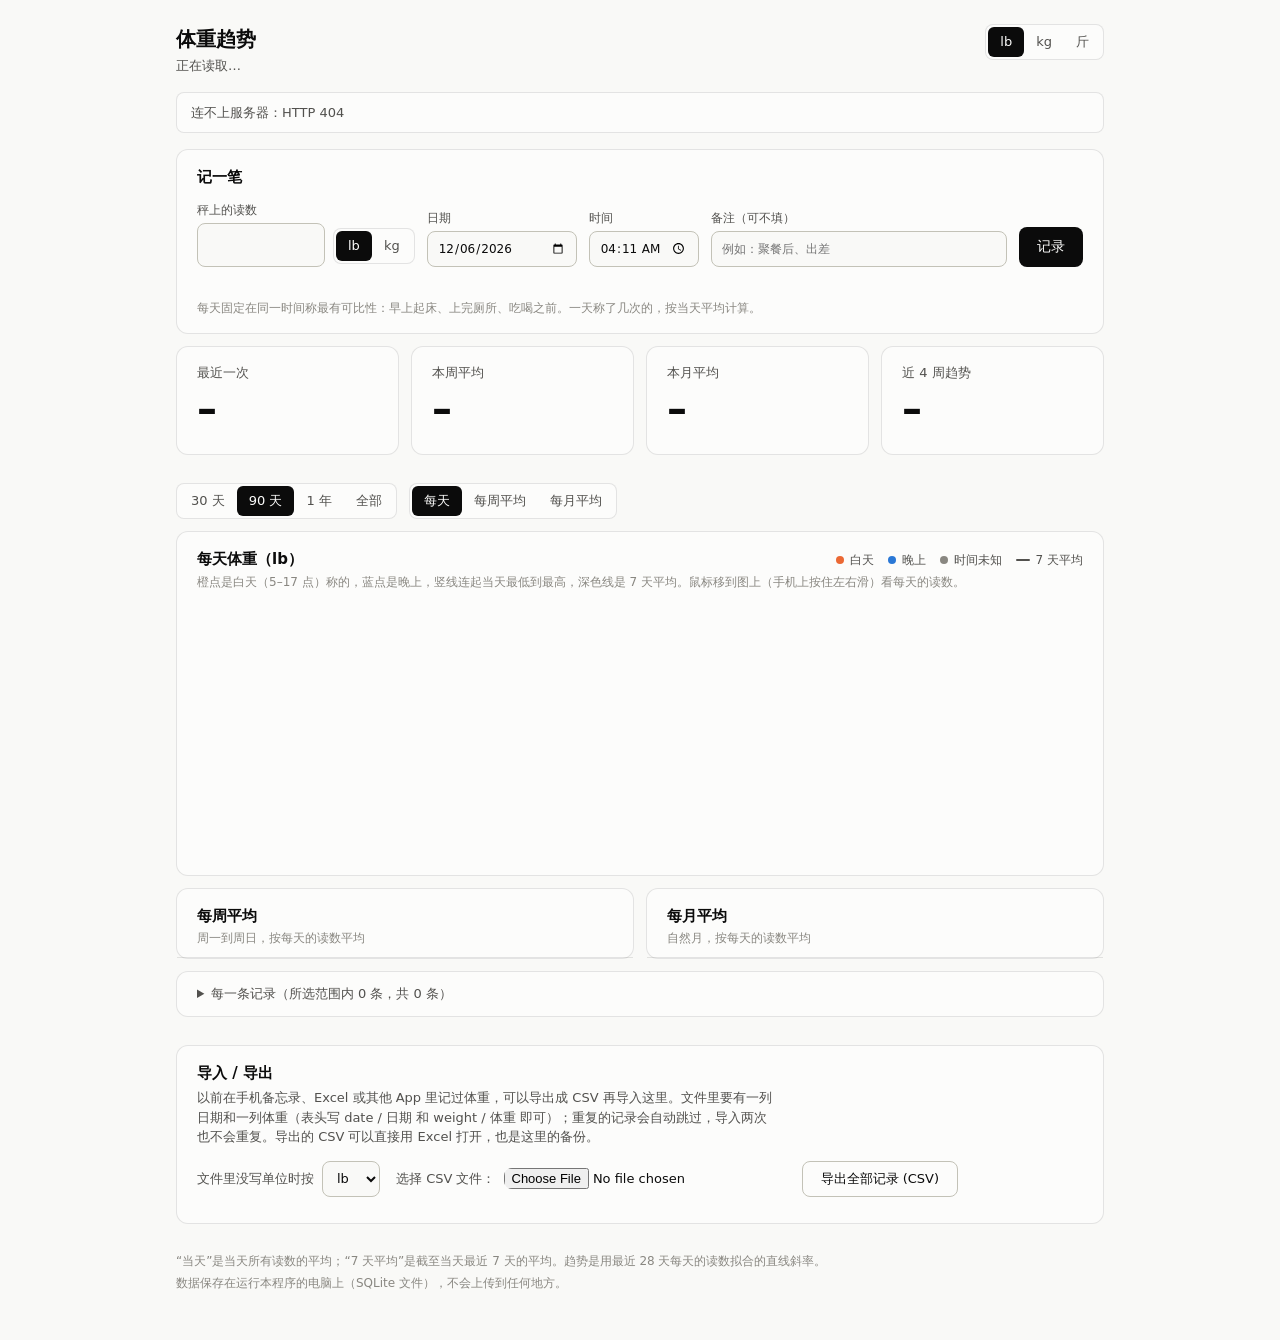
==== commit 09f0eb04: "Weight chart: daytime vs night readings and a stock-style crosshair The daily chart now separates ea" ====
--- a/weight_tracker/static/index.html
+++ b/weight_tracker/static/index.html
@@ -17,8 +17,11 @@
     --border: rgba(11, 11, 11, 0.10);
     --hover: rgba(11, 11, 11, 0.05);
     --accent: #2a78d6;
-    --trend: #2a78d6;
+    --day: #eb6834;
+    --night: #2a78d6;
+    --avg: #52514e;
     --daily: #898781;
+    --range: #c3c2b7;
     --good: #0ca30c;
     --critical: #d03b3b;
   }
@@ -35,8 +38,11 @@
       --border: rgba(255, 255, 255, 0.10);
       --hover: rgba(255, 255, 255, 0.06);
       --accent: #3987e5;
-      --trend: #3987e5;
+      --day: #d95926;
+      --night: #3987e5;
+      --avg: #c3c2b7;
       --daily: #898781;
+      --range: #52514e;
     }
   }
   :root[data-theme="dark"] {
@@ -51,8 +57,11 @@
     --border: rgba(255, 255, 255, 0.10);
     --hover: rgba(255, 255, 255, 0.06);
     --accent: #3987e5;
-    --trend: #3987e5;
+    --day: #d95926;
+    --night: #3987e5;
+    --avg: #c3c2b7;
     --daily: #898781;
+    --range: #52514e;
   }
 
   * { box-sizing: border-box; }
@@ -112,6 +121,7 @@
   .weight-row input { width: 128px; font-size: 22px; font-weight: 600; min-height: 44px; padding: 4px 12px; }
   .weight-row .segmented { margin-bottom: 3px; }
   form.entry-form input[type="date"] { width: 150px; }
+  form.entry-form input[type="time"] { width: 110px; }
   .note-field { flex: 1 1 160px; }
   .note-field input { width: 100%; }
   form.entry-form button.primary { min-height: 40px; }
@@ -128,11 +138,15 @@
   /* ---------- chart ---------- */
   .filters { display: flex; align-items: center; gap: 12px; margin: 28px 0 12px; flex-wrap: wrap; }
   .chart-card header { display: flex; flex-wrap: wrap; justify-content: space-between; align-items: baseline; gap: 4px 16px; }
-  .legend { display: flex; gap: 14px; font-size: 12px; color: var(--text-secondary); }
-  .legend[hidden] { display: none; }
-  .legend span { display: inline-flex; align-items: center; gap: 6px; }
+  .legend { display: flex; flex-wrap: wrap; gap: 4px 14px; font-size: 12px; color: var(--text-secondary); }
+  .legend[hidden], .legend [hidden] { display: none; }
+  .legend span { display: inline-flex; align-items: center; gap: 6px; white-space: nowrap; }
   .legend .dot { width: 8px; height: 8px; border-radius: 50%; background: var(--daily); }
-  .legend .line { width: 14px; height: 2px; border-radius: 1px; background: var(--trend); }
+  .legend .dot.day { background: var(--day); }
+  .legend .dot.night { background: var(--night); }
+  .legend .line { width: 14px; height: 2px; border-radius: 1px; background: var(--avg); }
+  .chart-summary { font-size: 13px; color: var(--text-secondary); margin-top: 6px; }
+  .chart-summary strong { font-weight: 600; color: var(--text-primary); }
   .chart { position: relative; height: 260px; margin-top: 8px; }
   .chart svg { display: block; overflow: visible; }
   .chart svg:focus { outline: none; }
@@ -143,12 +157,16 @@
     background: var(--surface); border: 1px solid var(--border); border-radius: 8px;
     box-shadow: 0 4px 16px rgba(0, 0, 0, 0.08); padding: 8px 10px; font-size: 12px; white-space: nowrap;
   }
-  .tooltip .when { color: var(--text-muted); margin-bottom: 4px; }
-  .tooltip .row { display: flex; align-items: center; gap: 8px; }
-  .tooltip .key { width: 12px; height: 2px; border-radius: 1px; flex: none; }
-  .tooltip .key.dot { width: 8px; height: 8px; border-radius: 50%; margin: 0 2px; }
-  .tooltip strong { font-weight: 600; font-variant-numeric: tabular-nums; }
-  .tooltip .extra { color: var(--text-muted); margin-top: 2px; }
+  .readout .when { color: var(--text-muted); margin-bottom: 4px; }
+  .readout .row { display: flex; align-items: center; gap: 8px; }
+  .readout .key { width: 12px; height: 2px; border-radius: 1px; flex: none; }
+  .readout .key.dot { width: 8px; height: 8px; border-radius: 50%; margin: 0 2px; }
+  .readout strong { font-weight: 600; font-variant-numeric: tabular-nums; }
+  .readout .extra { color: var(--text-muted); margin-top: 2px; }
+  .readout .readings { margin-top: 6px; padding-top: 6px; border-top: 1px solid var(--grid); color: var(--text-secondary);
+    display: grid; grid-template-columns: auto auto; justify-content: start; gap: 0 12px; font-variant-numeric: tabular-nums; }
+  .chart-readout { font-size: 12px; margin-top: 4px; padding-top: 8px; border-top: 1px solid var(--grid); }
+  .chart-readout[hidden] { display: none; }
 
   /* ---------- tables ---------- */
   .tables { display: grid; grid-template-columns: repeat(2, minmax(0, 1fr)); gap: 12px; margin-top: 12px; }
@@ -224,6 +242,7 @@
         </div>
       </div>
       <label><span>日期</span><input name="date" type="date" required></label>
+      <label><span>时间</span><input name="time" type="time"></label>
       <label class="note-field"><span>备注（可不填）</span><input name="note" type="text" maxlength="200" placeholder="例如：聚餐后、出差"></label>
       <button class="primary" type="submit">记录</button>
     </form>
@@ -272,12 +291,16 @@
     <header>
       <h2 id="chart-title">体重</h2>
       <div class="legend" id="legend">
-        <span><span class="dot"></span>当天</span>
+        <span><span class="dot day"></span>白天</span>
+        <span><span class="dot night"></span>晚上</span>
+        <span id="legend-untimed"><span class="dot"></span>时间未知</span>
         <span><span class="line"></span>7 天平均</span>
       </div>
     </header>
     <div class="hint" id="chart-hint"></div>
+    <div class="chart-summary" id="chart-summary"></div>
     <div class="chart" id="chart"></div>
+    <div class="chart-readout readout" id="chart-readout" aria-live="polite" hidden></div>
   </section>
 
   <div class="tables">
@@ -375,6 +398,9 @@
 const weekStartOf = (d) => addDays(d, -((d.getDay() + 6) % 7));
 
 const WEEKDAYS = "日一二三四五六";
+// Same split as stats.py: 05:00-16:59 is daytime, the rest is night.
+const isDaytime = (time) => { const h = Number(time.slice(0, 2)); return h >= 5 && h < 17; };
+const partLabel = (time) => (time ? (isDaytime(time) ? "白天" : "晚上") : "–");
 const md = (d) => `${d.getMonth() + 1}月${d.getDate()}日`;
 const mdShort = (d) => `${d.getMonth() + 1}/${d.getDate()}`;
 function dayLabel(iso) {
@@ -532,48 +558,78 @@
   return ticks;
 }
 
-// One array of points for the chosen grain, each { t, start, end?, ...source }.
+// One array of points for the chosen grain: the source row plus its time span in ms (t0..t1, centre t).
 function chartSeries() {
   const s = state.summary;
   if (state.grain === "day") {
     return s.days.filter(inRange).map((d) => {
-      const start = parseDate(d.date).getTime();
-      return { ...d, start, end: start + DAY_MS, t: start + DAY_MS / 2, value: d.avg7 };
+      const t0 = parseDate(d.date).getTime();
+      return { ...d, t0, t1: t0 + DAY_MS, t: t0 + DAY_MS / 2, value: d.avg7, untimed: untimedKg(d) };
     });
   }
   const list = state.grain === "week" ? s.weeks : s.months;
   return list.filter(inRange).map((p) => {
-    const start = parseDate(p.start).getTime();
-    const end = addDays(parseDate(p.end), 1).getTime();
-    return { ...p, start, end, t: (start + end) / 2, value: p.avg };
+    const t0 = parseDate(p.start).getTime();
+    const t1 = addDays(parseDate(p.end), 1).getTime();
+    return { ...p, t0, t1, t: (t0 + t1) / 2, value: p.avg };
   });
 }
 
 function connected(a, b) {
   // Don't draw a line across a stretch with no weigh-ins, as if there had been data there.
-  if (state.grain === "day") return b.start - a.start <= 7 * DAY_MS;
-  return Math.abs(b.start - a.end) < 2 * 3600e3;  // the next period starts where this one ends (DST-safe)
+  if (state.grain === "day") return b.t0 - a.t0 <= 7 * DAY_MS;
+  return Math.abs(b.t0 - a.t1) < 2 * 3600e3;  // the next period starts where this one ends (DST-safe)
 }
 
 const chart = { geom: null };
+
+const mean = (xs) => (xs.length ? xs.reduce((a, b) => a + b, 0) / xs.length : null);
+const untimedKg = (d) => mean(d.readings.filter(([t]) => !t).map(([, kg]) => kg));
+
+// The day-vs-night comparison for the selected range, above the chart.
+function renderDayNightSummary() {
+  const host = $("chart-summary");
+  host.replaceChildren();
+  const days = state.summary ? state.summary.days.filter(inRange) : [];
+  const dayVals = days.filter((d) => d.day != null);
+  const nightVals = days.filter((d) => d.night != null);
+  if (!dayVals.length && !nightVals.length) return;
+  const u = unitLabel();
+  const parts = [];
+  if (dayVals.length) parts.push("白天平均 ", el("strong", {}, fmtW(mean(dayVals.map((d) => d.day)))));
+  if (nightVals.length) parts.push(parts.length ? " · 晚上平均 " : "晚上平均 ", el("strong", {}, fmtW(mean(nightVals.map((d) => d.night)))));
+  parts.push(` ${u}`);
+  // Only days with both give a fair comparison: otherwise it compares different days.
+  const both = days.filter((d) => d.day != null && d.night != null);
+  if (both.length) {
+    parts.push(" · 同一天晚上比白天 ", el("strong", {}, `${fmtSigned(mean(both.map((d) => d.night - d.day)))} ${u}`),
+      `（${both.length} 天白天、晚上都称了）`);
+  } else {
+    parts.push(dayVals.length ? " · 这段时间没有晚上的记录" : " · 这段时间没有白天的记录");
+  }
+  host.append(...parts);
+}
 
 function renderChart() {
   const host = $("chart");
   host.replaceChildren();
   chart.geom = null;
   state.hover = null;
+  $("chart-readout").hidden = true;
   const s = state.summary;
   const grain = state.grain;
   $("legend").hidden = grain !== "day";
   $("chart-title").textContent = { day: "每天体重", week: "每周平均体重", month: "每月平均体重" }[grain] + `（${unitLabel()}）`;
   $("chart-hint").textContent = {
-    day: "灰点是当天的读数，会因为喝水、吃饭、出汗每天上下波动；蓝线是最近 7 天的平均，更能看出真实走向。",
+    day: "橙点是白天（5–17 点）称的，蓝点是晚上，竖线连起当天最低到最高，深色线是 7 天平均。鼠标移到图上（手机上按住左右滑）看每天的读数。",
     week: "每个点是一周（周一到周日）每天读数的平均。",
     month: "每个点是一个自然月每天读数的平均。",
   }[grain];
+  renderDayNightSummary();
   if (!s) return;
 
   const points = chartSeries();
+  $("legend-untimed").hidden = !(grain === "day" && points.some((p) => p.untimed != null));
   if (!points.length) {
     host.append(el("div", { class: "empty" }, s.days.length ? "这段时间没有记录，换个时间范围看看" : "记几天之后，这里会画出体重曲线"));
     return;
@@ -586,17 +642,18 @@
   const ph = H - m.top - m.bottom;
   if (pw <= 0 || ph <= 0) return;
 
-  const t0 = Math.min(rangeStart().getTime(), points[0].start);
-  const t1 = Math.max(addDays(todayDate(), 1).getTime(), points.at(-1).end);
+  const t0 = Math.min(rangeStart().getTime(), points[0].t0);
+  const t1 = Math.max(addDays(todayDate(), 1).getTime(), points.at(-1).t1);
   const x = (t) => m.left + ((t - t0) / (t1 - t0)) * pw;
   const lineValues = points.map((p) => toUnit(p.value));
-  const dotValues = grain === "day" ? points.map((p) => toUnit(p.kg)) : lineValues;
-  const ys = yScale([...lineValues, ...dotValues]);
+  const extremes = grain === "day" ? points.flatMap((p) => [toUnit(p.low), toUnit(p.high)]) : [];
+  const ys = yScale([...lineValues, ...extremes]);
   const y = (v) => m.top + (1 - (v - ys.lo) / (ys.hi - ys.lo)) * ph;
+  const yValue = (py) => ys.lo + (1 - (py - m.top) / ph) * (ys.hi - ys.lo);
 
   const svg = svgEl("svg", {
     width: W, height: H, viewBox: `0 0 ${W} ${H}`, tabindex: "0", role: "img", style: "touch-action: pan-y",
-    "aria-label": `${$("chart-title").textContent}曲线，可用左右方向键逐个查看；完整数据见下方表格`,
+    "aria-label": `${$("chart-title").textContent}，可用左右方向键逐天查看；完整数据见下方表格`,
   });
 
   const decimals = ys.step < 1 ? 1 : 0;
@@ -619,12 +676,15 @@
     svg.append(label);
   }
 
-  // Daily readings: small grey dots behind the average line.
+  // Each day's range, lowest to highest reading, like a candle's wick.
+  const spanDays = (t1 - t0) / DAY_MS;
+  const r = spanDays > 120 ? 2.5 : spanDays > 45 ? 3.5 : 4;
   if (grain === "day") {
-    const r = (t1 - t0) / DAY_MS > 120 ? 2.5 : 4;
-    for (let i = 0; i < points.length; i++) {
-      svg.append(svgEl("circle", {
-        cx: x(points[i].t), cy: y(dotValues[i]), r, fill: "var(--daily)", stroke: "var(--surface)", "stroke-width": r > 3 ? 2 : 1,
+    for (const p of points) {
+      if (p.high - p.low < 1e-6) continue;
+      svg.append(svgEl("line", {
+        x1: x(p.t), x2: x(p.t), y1: y(toUnit(p.high)), y2: y(toUnit(p.low)),
+        stroke: "var(--range)", "stroke-width": spanDays > 120 ? 1.5 : 2, "stroke-linecap": "round",
       }));
     }
   }
@@ -634,18 +694,27 @@
     d += `${i === 0 || !connected(points[i - 1], p) ? "M" : "L"}${x(p.t).toFixed(1)},${y(lineValues[i]).toFixed(1)}`;
   });
   svg.append(svgEl("path", {
-    d, fill: "none", stroke: "var(--trend)", "stroke-width": 2, "stroke-linejoin": "round", "stroke-linecap": "round",
+    d, fill: "none", stroke: "var(--avg)", "stroke-width": 2, "stroke-linejoin": "round", "stroke-linecap": "round",
   }));
-  if (grain !== "day") {
-    points.forEach((p, i) => svg.append(svgEl("circle", {
-      cx: x(p.t), cy: y(lineValues[i]), r: 4, fill: "var(--trend)", stroke: "var(--surface)", "stroke-width": 2,
-    })));
-  }
-
-  // Label only the latest value, at the end of the line.
+
+  const dot = (cx, cy, color, radius = r) => svgEl("circle", {
+    cx, cy, r: radius, fill: color, stroke: "var(--surface)", "stroke-width": radius > 3 ? 2 : 1,
+  });
+  if (grain === "day") {
+    for (const p of points) {
+      const cx = x(p.t);
+      if (p.untimed != null) svg.append(dot(cx, y(toUnit(p.untimed)), "var(--daily)"));
+      if (p.day != null) svg.append(dot(cx, y(toUnit(p.day)), "var(--day)"));
+      if (p.night != null) svg.append(dot(cx, y(toUnit(p.night)), "var(--night)"));
+    }
+  } else {
+    points.forEach((p, i) => svg.append(dot(x(p.t), y(lineValues[i]), "var(--avg)", 4)));
+  }
+
+  // Label only the latest average, at the end of the line.
   const last = points.length - 1;
   const lx = x(points[last].t), ly = y(lineValues[last]);
-  svg.append(svgEl("circle", { cx: lx, cy: ly, r: 4, fill: "var(--trend)", stroke: "var(--surface)", "stroke-width": 2 }));
+  svg.append(dot(lx, ly, "var(--avg)", 4));
   const endLabel = svgEl("text", {
     x: lx + 8, y: ly + 4, fill: "var(--text-secondary)", "font-size": 12, "font-weight": 600,
     style: "font-variant-numeric: tabular-nums",
@@ -656,13 +725,14 @@
   const cross = svgEl("g", { "pointer-events": "none" });
   svg.append(cross);
 
-  const hit = svgEl("rect", { x: m.left, y: 0, width: pw, height: m.top + ph, fill: "transparent" });
+  // Like a stock chart: the vertical line snaps to the nearest day, the horizontal one follows the pointer.
+  const hit = svgEl("rect", { x: m.left, y: m.top, width: pw, height: ph, fill: "transparent" });
   const track = (e) => {
     const box = svg.getBoundingClientRect();
     const t = t0 + ((e.clientX - box.left - m.left) / pw) * (t1 - t0);
     let best = 0;
     points.forEach((p, i) => { if (Math.abs(p.t - t) < Math.abs(points[best].t - t)) best = i; });
-    setHover(best);
+    setHover(best, Math.min(m.top + ph, Math.max(m.top, e.clientY - box.top)));
   };
   hit.addEventListener("pointermove", track);
   hit.addEventListener("pointerdown", track);
@@ -679,43 +749,103 @@
   });
 
   host.append(svg);
-  chart.geom = { x, y, m, ph, W, cross, host, points, lineValues, dotValues };
-}
-
-function setHover(index) {
+  chart.geom = { x, y, yValue, m, pw, ph, W, cross, host, points, lineValues, decimals };
+  setHover(null);
+}
+
+// A filled label on an axis, like the price and date tags on a stock chart's crosshair.
+function axisTag(g, cx, cy, text, anchor) {
+  const label = svgEl("text", {
+    x: cx, y: cy + 4, "text-anchor": anchor, fill: "var(--surface)", "font-size": 11, "font-weight": 600,
+    style: "font-variant-numeric: tabular-nums",
+  });
+  label.textContent = text;
+  g.cross.append(label);
+  const b = label.getBBox();
+  g.cross.insertBefore(svgEl("rect", {
+    x: b.x - 5, y: b.y - 2, width: b.width + 10, height: b.height + 4, rx: 4, fill: "var(--text-primary)",
+  }), label);
+}
+
+// On narrow screens a floating tooltip would cover most of the chart, so the readout
+// docks under it instead and shows the latest day until a day is touched.
+const NARROW_CHART = 520;
+
+function readoutContent(p) {
+  const u = unitLabel();
+  const row = (keyClass, color, value, name, extra = "") =>
+    el("div", { class: "row" }, el("span", { class: keyClass, style: { background: color } }),
+      el("strong", {}, `${value} ${u}`), el("span", { class: "muted" }, extra ? `${name} ${extra}` : name));
+  if (state.grain !== "day") {
+    return [
+      el("div", { class: "when" }, state.grain === "week" ? weekLabel(p) : monthLabel(p)),
+      row("key", "var(--avg)", fmtW(p.avg), state.grain === "week" ? "周平均" : "月平均"),
+      el("div", { class: "extra" }, `${p.days} 天有记录 · 最低 ${fmtW(p.min)} · 最高 ${fmtW(p.max)}`),
+    ];
+  }
+  const times = (daytime) => {
+    const ts = p.readings.filter(([t]) => t && isDaytime(t) === daytime).map(([t]) => t);
+    return ts.length > 1 ? `${ts.length} 次平均` : ts[0] || "";
+  };
+  const out = [el("div", { class: "when" }, `${dayLabel(p.date)} 周${WEEKDAYS[parseDate(p.date).getDay()]}`)];
+  if (p.day != null) out.push(row("key dot", "var(--day)", fmtW(p.day), "白天", times(true)));
+  if (p.night != null) out.push(row("key dot", "var(--night)", fmtW(p.night), "晚上", times(false)));
+  if (p.day != null && p.night != null) out.push(el("div", { class: "extra" }, `晚上比白天 ${fmtSigned(p.night - p.day)} ${u}`));
+  if (p.untimed != null) out.push(row("key dot", "var(--daily)", fmtW(p.untimed), "时间未知"));
+  out.push(row("key", "var(--avg)", fmtW(p.avg7), "7 天平均"));
+  // List every reading only when a row above is an average of several.
+  const rowsShown = [p.day, p.night, p.untimed].filter((v) => v != null).length;
+  if (p.n > rowsShown) {
+    out.push(el("div", { class: "readings" }, ...p.readings.flatMap(([t, kg]) =>
+      [el("span", { class: "muted" }, t || "时间未知"), el("span", {}, `${fmtW(kg)} ${u}`)])));
+  }
+  return out;
+}
+
+function setHover(index, py = null) {
   state.hover = index;
   const g = chart.geom;
-  if (!g) return;
+  const docked = $("chart-readout");
+  if (!g) { docked.hidden = true; return; }
+  const narrow = g.W < NARROW_CHART;
+  docked.hidden = !narrow;
   g.cross.replaceChildren();
   g.host.querySelector(".tooltip")?.remove();
-  if (index == null) return;
+  if (index == null) {
+    if (narrow) docked.replaceChildren(...readoutContent(g.points.at(-1)));
+    return;
+  }
 
   const p = g.points[index];
   const cx = g.x(p.t);
-  const u = unitLabel();
-  g.cross.append(svgEl("line", { x1: cx, x2: cx, y1: g.m.top, y2: g.m.top + g.ph, stroke: "var(--text-muted)", "stroke-width": 1 }));
-  if (state.grain === "day") {
-    g.cross.append(svgEl("circle", { cx, cy: g.y(g.dotValues[index]), r: 5, fill: "var(--daily)", stroke: "var(--surface)", "stroke-width": 2 }));
-  }
-  g.cross.append(svgEl("circle", { cx, cy: g.y(g.lineValues[index]), r: 5, fill: "var(--trend)", stroke: "var(--surface)", "stroke-width": 2 }));
-
-  const row = (keyClass, color, value, name) =>
-    el("div", { class: "row" }, el("span", { class: keyClass, style: { background: color } }), el("strong", {}, `${value} ${u}`), el("span", { class: "muted" }, name));
-  let tip;
-  if (state.grain === "day") {
-    const date = parseDate(p.date);
-    tip = el("div", { class: "tooltip" },
-      el("div", { class: "when" }, `${dayLabel(p.date)} 周${WEEKDAYS[date.getDay()]}`),
-      row("key dot", "var(--daily)", fmtW(p.kg), p.n > 1 ? `当天（${p.n} 次平均）` : "当天"),
-      row("key", "var(--trend)", fmtW(p.avg7), "7 天平均"));
-  } else {
-    tip = el("div", { class: "tooltip" },
-      el("div", { class: "when" }, state.grain === "week" ? weekLabel(p) : monthLabel(p)),
-      row("key", "var(--trend)", fmtW(p.avg), state.grain === "week" ? "周平均" : "月平均"),
-      el("div", { class: "extra" }, `${p.days} 天有记录 · 最低 ${fmtW(p.min)} · 最高 ${fmtW(p.max)}`));
-  }
+  const day = state.grain === "day";
+  const line = (attrs) => g.cross.append(svgEl("line", { stroke: "var(--text-muted)", "stroke-width": 1, ...attrs }));
+  line({ x1: cx, x2: cx, y1: g.m.top, y2: g.m.top + g.ph });
+  if (py != null) {
+    line({ x1: g.m.left, x2: g.m.left + g.pw, y1: py, y2: py });
+    axisTag(g, g.m.left - 6, py, g.yValue(py).toFixed(g.decimals + 1), "end");
+  }
+  const dateText = day ? `${mdShort(parseDate(p.date))} 周${WEEKDAYS[parseDate(p.date).getDay()]}`
+    : state.grain === "week" ? weekLabel(p) : monthLabel(p);
+  axisTag(g, cx, g.m.top + g.ph + 13, dateText, "middle");
+
+  const ring = (v, color) => g.cross.append(svgEl("circle", {
+    cx, cy: g.y(toUnit(v)), r: 5.5, fill: color, stroke: "var(--surface)", "stroke-width": 2,
+  }));
+  ring(p.value, "var(--avg)");
+  if (day) {
+    if (p.untimed != null) ring(p.untimed, "var(--daily)");
+    if (p.day != null) ring(p.day, "var(--day)");
+    if (p.night != null) ring(p.night, "var(--night)");
+  }
+
+  if (narrow) {
+    docked.replaceChildren(...readoutContent(p));
+    return;
+  }
+  const tip = el("div", { class: "tooltip readout" }, ...readoutContent(p));
   g.host.append(tip);
-  const left = cx + 12 + tip.offsetWidth > g.W ? cx - 12 - tip.offsetWidth : cx + 12;
+  const left = cx + 16 + tip.offsetWidth > g.W ? cx - 16 - tip.offsetWidth : cx + 16;
   tip.style.left = `${Math.max(0, left)}px`;
 }
 
@@ -757,7 +887,7 @@
     return;
   }
   $("entries").replaceChildren(el("table", {},
-    el("thead", {}, el("tr", {}, el("th", {}, "日期"), el("th", {}, "时间"), el("th", { class: "r" }, "秤上读数"),
+    el("thead", {}, el("tr", {}, el("th", {}, "日期"), el("th", {}, "时间"), el("th", {}, "时段"), el("th", { class: "r" }, "秤上读数"),
       el("th", { class: "r" }, unitLabel()), el("th", {}, "备注"), el("th", {}, ""))),
     el("tbody", {}, ...rows.map((e) => {
       const del = el("button", { class: "link", type: "button", title: "删除", "aria-label": `删除 ${e.date} 的记录` }, "✕");
@@ -765,6 +895,7 @@
       return el("tr", {},
         el("td", {}, `${e.date} 周${WEEKDAYS[parseDate(e.date).getDay()]}`),
         el("td", { class: "secondary" }, e.time || "–"),
+        el("td", { class: "secondary" }, partLabel(e.time)),
         el("td", { class: "r" }, `${e.weight} ${e.unit}`),
         el("td", { class: "r secondary" }, fmtW(e.kg)),
         el("td", { class: "note" }, e.note),
@@ -774,11 +905,17 @@
 
 // ---------- entry form ----------
 
+// Date and time follow the clock until the user changes them. A past date gets no time
+// unless one is typed, so a backfilled reading isn't filed under daytime or night by mistake.
 function resetDateInput() {
-  const input = $("entry-form").date;
+  const { date, time } = $("entry-form");
   const today = isoDate(todayDate());
-  input.max = today;
-  if (!input.value || input.dataset.auto === "1") { input.value = today; input.dataset.auto = "1"; }
+  date.max = today;
+  if (!date.value || date.dataset.auto === "1") { date.value = today; date.dataset.auto = "1"; }
+  if (time.dataset.auto !== "0") {
+    const now = new Date();
+    time.value = date.value === today ? `${pad(now.getHours())}:${pad(now.getMinutes())}` : "";
+  }
 }
 
 async function submitEntry(e) {
@@ -799,18 +936,15 @@
     if (!confirm(`${weight} ${entryUnit} 和${dayLabel(near.date)}的 7 天平均（${asEntered(near.avg7)}）相差比较大。确定没有输错、单位也没选错吗？`)) return;
   }
 
-  const now = new Date();
-  const body = {
-    date, weight, unit: entryUnit, note: form.note.value.trim(),
-    time: date === isoDate(todayDate()) ? `${pad(now.getHours())}:${pad(now.getMinutes())}` : null,
-  };
+  const body = { date, weight, unit: entryUnit, note: form.note.value.trim(), time: form.time.value || null };
   try {
     await api("/api/entries", { method: "POST", headers: { "Content-Type": "application/json" }, body: JSON.stringify(body) });
-    status.textContent = `✓ 已记录：${weight} ${entryUnit}（${dayLabel(date)}）`;
+    status.textContent = `✓ 已记录：${weight} ${entryUnit}（${dayLabel(date)}${body.time ? ` ${body.time}，${partLabel(body.time)}` : ""}）`;
     status.dataset.sticky = "1";
     form.weight.value = "";
     form.note.value = "";
     form.date.dataset.auto = "1";
+    form.time.dataset.auto = "1";
     resetDateInput();
     await refresh();
   } catch (err) {
@@ -909,7 +1043,11 @@
   renderChart();
 }));
 $("entry-form").addEventListener("submit", submitEntry);
-$("entry-form").date.addEventListener("input", (e) => { e.target.dataset.auto = e.target.value === isoDate(todayDate()) ? "1" : "0"; });
+$("entry-form").date.addEventListener("input", (e) => {
+  e.target.dataset.auto = e.target.value === isoDate(todayDate()) ? "1" : "0";
+  resetDateInput();
+});
+$("entry-form").time.addEventListener("input", (e) => { e.target.dataset.auto = "0"; });
 $("entry-form").weight.addEventListener("input", () => { delete $("form-status").dataset.sticky; });
 $("import-file").addEventListener("change", importFile);
 // Coming back to the tab (e.g. after logging on the phone) picks up new entries and a new day.
